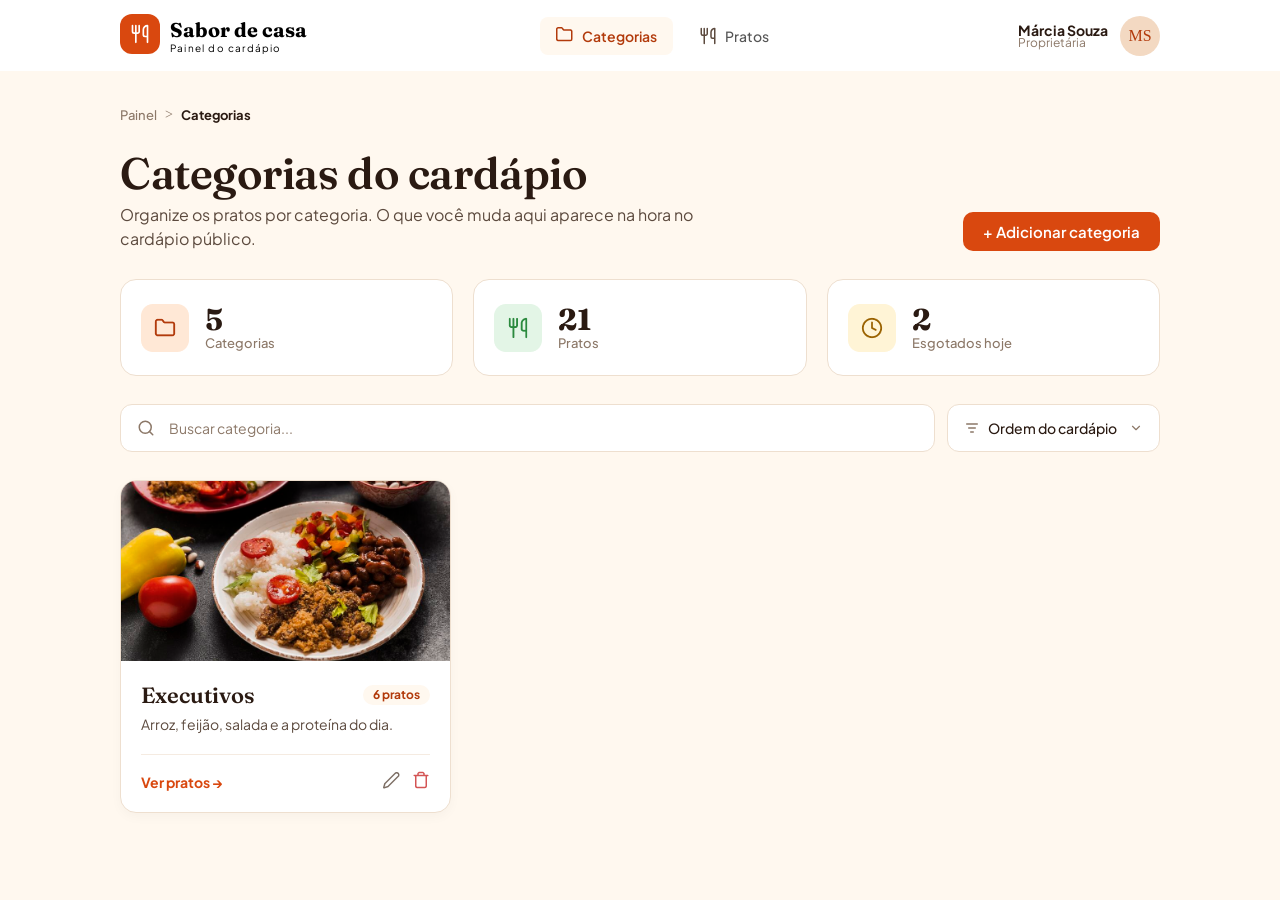
==== index.html @ 207e2b91 "criado a página categorias" ====
<!DOCTYPE html>
<html lang="pt-BR">

<head>
    <meta charset="UTF-8">
    <meta name="viewport" content="width=device-width, initial-scale=1.0">
    <title>Sabor de casa</title>
    <link rel="stylesheet" href="styles/reset.css">
    <link rel="stylesheet" href="style.css">
    <link rel="preconnect" href="https://fonts.googleapis.com">
    <link rel="preconnect" href="https://fonts.gstatic.com" crossorigin>
    <link
        href="https://fonts.googleapis.com/css2?family=Fraunces:ital,opsz,wght@0,9..144,100..900;1,9..144,100..900&family=Plus+Jakarta+Sans:ital,wght@0,200..800;1,200..800&display=swap"
        rel="stylesheet">

</head>

<body>
    <header>
        <div class="header_container">
            <div class="header_cabecalho">
                <div class="header_cabecalho_logo">
                    <img class="header_cabecalho_logo_img" src="img/Frame.svg" alt="">
                </div>
                <div class="cabecalho_titulo">
                    <h1>Sabor de casa</h1>
                    <p>Painel do cardápio</p>
                </div>
            </div>

            <div class="header_navegacao">
                <nav>
                    <ul>
                        <!-- Item: Categorias-->
                        <li>
                            <a href="#" class="menu-item ativo">
                                <span class="icone"><img src="img/categorias_icon_color.png" alt=""></span>
                                <span class="texto">Categorias</span>
                            </a>
                        </li>

                        <!-- Item: Pratos-->
                        <li>
                            <a href="#" class="menu-item">
                                <span class="icone"><img src="img/utensils.svg" alt=""></span>
                                <span class="texto">Pratos</span>
                            </a>
                        </li>
                    </ul>
                </nav>
            </div>

            <div class="header_usuario">
                <div>
                    <p class="usuario_nome">Márcia Souza</p>
                    <p class="usuario_cargo">Proprietária</p>
                </div>
                <p class="usuario_foto">MS</p>
            </div>
        </div>
    </header>
    <main>
        <div class="breadcrumb">
            <p class="breadcrumb_item_inativo"><a href="#">Painel</a></p>
            <p class="breadcrumb_divisor">></p>
            <p class="breadcrumb_item_ativo">Categorias</p>
        </div>

        <div class="cabecalho">
            <div class="cabecalho_texto">
                <h1 class="cabecalho_titulo_pagina">Categorias do cardápio</h1>
                <p class="cabecalho_descricao_pagina">Organize os pratos por categoria. O que você muda aqui aparece na
                    hora no cardápio público.</p>
            </div>
            <a href="#" class="cabecalho_adicionar_categoria_botao">+ Adicionar categoria</a>
        </div>

        <div class="indicadores">
            <!-- indicador da quantidade de categorias e pratos cadastrados no sistema -->
            <div class="indicadores_item">
                <div class="indicadores_item_imagem_container">
                    <img class="indicadores_item_imagem" src="img/indicador_categoria.png" alt="">
                </div>
                <div class="indicadores_item_texto">
                    <p class="indicadores_item_numero">5</p>
                    <p class="indicadores_item_descricao">Categorias</p>
                </div>
            </div>
            <!-- indicador da quantidade de categorias e pratos cadastrados no sistema -->
            <div class="indicadores_item">
                <div class="indicadores_item_imagem_container">
                    <img class="indicadores_item_imagem" src="img/indicador_pratos.png" alt="">
                </div>
                <div class="indicadores_item_texto">
                    <p class="indicadores_item_numero">21</p>
                    <p class="indicadores_item_descricao">Pratos</p>
                </div>
            </div>
            <!--  indicador da quantidade de pratos esgotados no sistema -->
            <div class="indicadores_item">
                <div class="indicadores_item_imagem_container">
                    <img class="indicadores_item_imagem" src="img/indicador_esgotados.png" alt="">
                </div>
                <div class="indicadores_item_texto">
                    <p class="indicadores_item_numero">2</p>
                    <p class="indicadores_item_descricao">Esgotados hoje</p>
                </div>
            </div>
        </div>

        <div class="busca_container">
            <!-- 1. Campo de Busca (Separado) -->
            <div class="busca_box">
                <svg class="icone_lupa" viewBox="0 0 24 24" fill="none">
                    <circle cx="11" cy="11" r="8" stroke="#8C7868" stroke-width="2" />
                    <path d="M21 21L16.65 16.65" stroke="#8C7868" stroke-width="2" stroke-linecap="round" />
                </svg>
                <input type="text" placeholder="Buscar categoria..." class="input_busca">
            </div>

            <!-- 2. Botão de Filtro/Ordenação (Separado) -->
            <div class="filtro_box">
                <svg class="icone_filtro" viewBox="0 0 24 24" fill="none">
                    <path d="M4 6H20M7 12H17M10 18H14" stroke="#8C7868" stroke-width="2" stroke-linecap="round" />
                </svg>

                <select class="select_filtro">
                    <option value="" disabled selected>Ordem do cardápio</option>
                    <option value="recente">Mais recentes</option>
                    <option value="alfabetica">Alfabética</option>
                </select>

                <svg class="icone_chevron" viewBox="0 0 24 24" fill="none">
                    <path d="M6 9L12 15L18 9" stroke="#8C7868" stroke-width="2" stroke-linecap="round"
                        stroke-linejoin="round" />
                </svg>
            </div>
        </div>

        <!--  -->
        <section class="categorias_container">
            <!-- Card de Exemplo (Repetido dinamicamente para cada nova categoria) -->
            <div class="card-categoria">
                <div class="card-capa">
                    <img src="img/categoria_pratos_executivos.jpg" alt="Executivos">
                </div>
                <div class="card-conteudo">
                    <div class="card-header">
                        <h3>Executivos</h3>
                        <span class="badge-pratos">6 pratos</span>
                    </div>
                    <p class="card-descricao">Arroz, feijão, salada e a proteína do dia.</p>
                    <div class="card-footer">
                        <a href="#" class="btn-ver-pratos">Ver pratos &rarr;</a>
                        <div class="card-acoes">
                            <button class="btn-acao" title="Editar"><img src="img/icon_edit_pencil.png" alt="Editar"></button>
                            <button class="btn-acao" title="Excluir"><img src="img/icon_trash.png" alt="Excluir"></button>
                        </div>
                    </div>
                </div>
            </div>
            <!-- Novos cards adicionados pelo cadastro aparecerão aqui -->
             
            



        </section>
        <!--  -->

    </main>
    <!-- <footer>
        <div class="">
            <p>© 2024 Sabor de casa. Todos os direitos reservados.</p>
        </div>
    </footer> -->
</body>

</html>
---- style.css ----
@import url("styles/header.css");
@import url("styles/breadcumpb.css");
@import url("styles/cabecalho.css");
@import url("styles/indicadores.css");
@import url("styles/busca.css");
@import url("styles/grande_categorias.css");


:root {
  /* Cores Principais / Tema */
  --cor-tomate: #D9480F;
  --cor-tomate-escuro: #B23A0B;
  --cor-cafe: #2A1A12;
  --cor-creme: #FFF8EF;
  --cor-erva: #2B8A3E;

  /* Estados e Elementos */
  --cor-erro: #C92A2A;
  --cor-atencao: #F59F00;
  --cor-linha: #EEDFCF;   
  
  /* cor da fonte */
  --cor-fonte-breadcumpb-inativo: #8C7868;
  --cor-fonte-breadcumpb-ativo: #2A1A12;
  --cor-fonte-descricao: #5C4A3E;
  --cor-fonte-badge: #C85A32;

}



body{
    background-color: var(--cor-creme);
}

main{
     padding: 36px 120px 72px 120px;
}
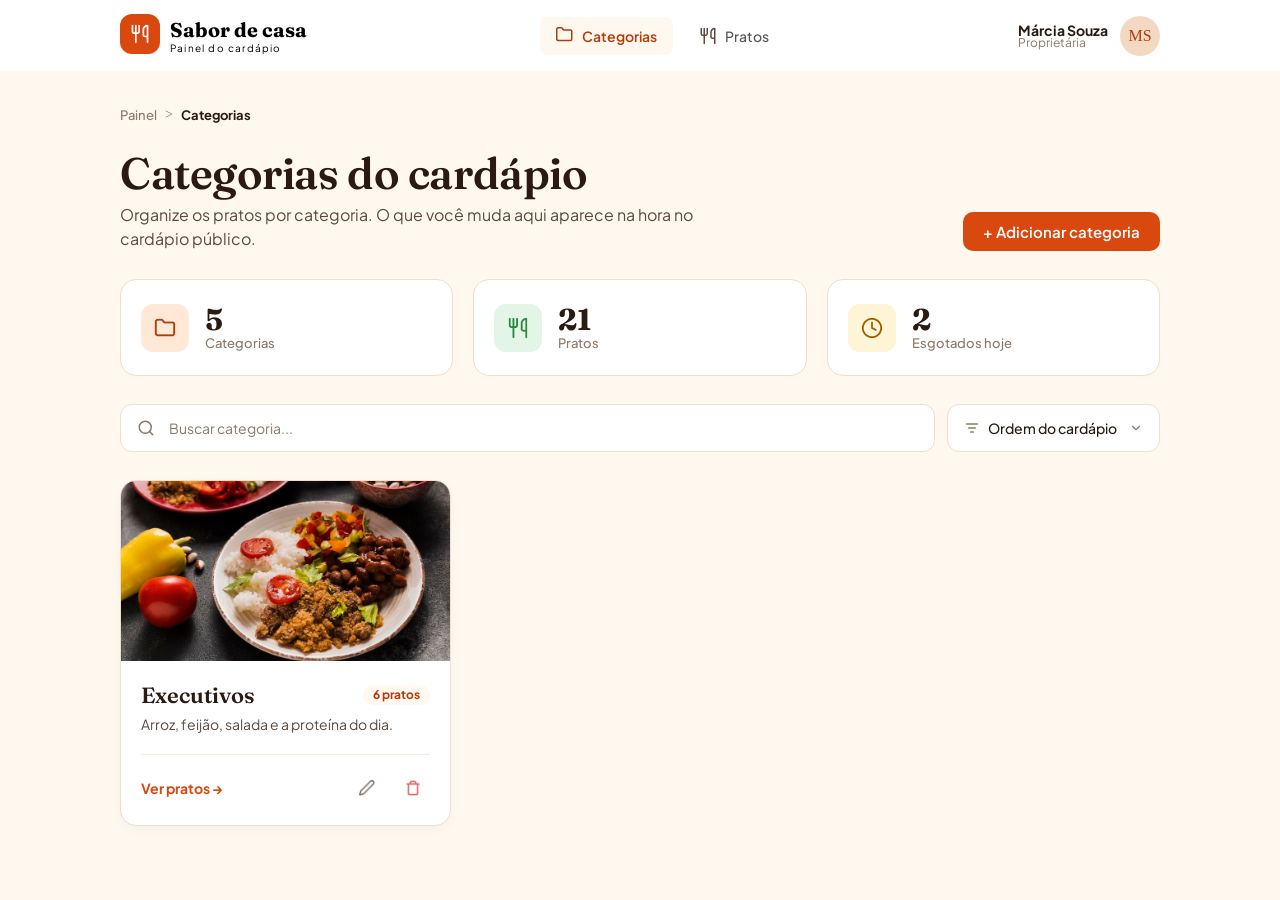
==== commit 1ee6b2e0: "feito a página de pratos da categoria" ====
--- a/index.html
+++ b/index.html
@@ -151,7 +151,7 @@
                     </div>
                     <p class="card-descricao">Arroz, feijão, salada e a proteína do dia.</p>
                     <div class="card-footer">
-                        <a href="#" class="btn-ver-pratos">Ver pratos &rarr;</a>
+                        <a href="pratos_categoria.html" class="btn-ver-pratos">Ver pratos &rarr;</a>
                         <div class="card-acoes">
                             <button class="btn-acao" title="Editar"><img src="img/icon_edit_pencil.png" alt="Editar"></button>
                             <button class="btn-acao" title="Excluir"><img src="img/icon_trash.png" alt="Excluir"></button>
--- a/style.css
+++ b/style.css
@@ -4,6 +4,12 @@
 @import url("styles/indicadores.css");
 @import url("styles/busca.css");
 @import url("styles/grande_categorias.css");
+
+@import url("styles/toast.css");
+@import url("styles/cabecalho_categoria.css");
+@import url("styles/cabecalho_filtros.css");
+@import url("styles/tabela_categoria_pratos.css");
+
 
 
 :root {
@@ -13,18 +19,23 @@
   --cor-cafe: #2A1A12;
   --cor-creme: #FFF8EF;
   --cor-erva: #2B8A3E;
+  /*  */
+  --cor-button-editar:#FBEFDF;
 
   /* Estados e Elementos */
-  --cor-erro: #C92A2A;
+  
   --cor-atencao: #F59F00;
-  --cor-linha: #EEDFCF;   
+  --cor-linha: #EEDFCF;  
+  --cor-sucesso:#E3F5E6; 
+  --cor-erro-fundo: #FFF0F0;
   
   /* cor da fonte */
   --cor-fonte-breadcumpb-inativo: #8C7868;
   --cor-fonte-breadcumpb-ativo: #2A1A12;
   --cor-fonte-descricao: #5C4A3E;
   --cor-fonte-badge: #C85A32;
-
+  --cor-fonte-verde-escuro: #2B8A3E;  
+  --cor-fonte-erro: #C92A2A;
 }
 
 
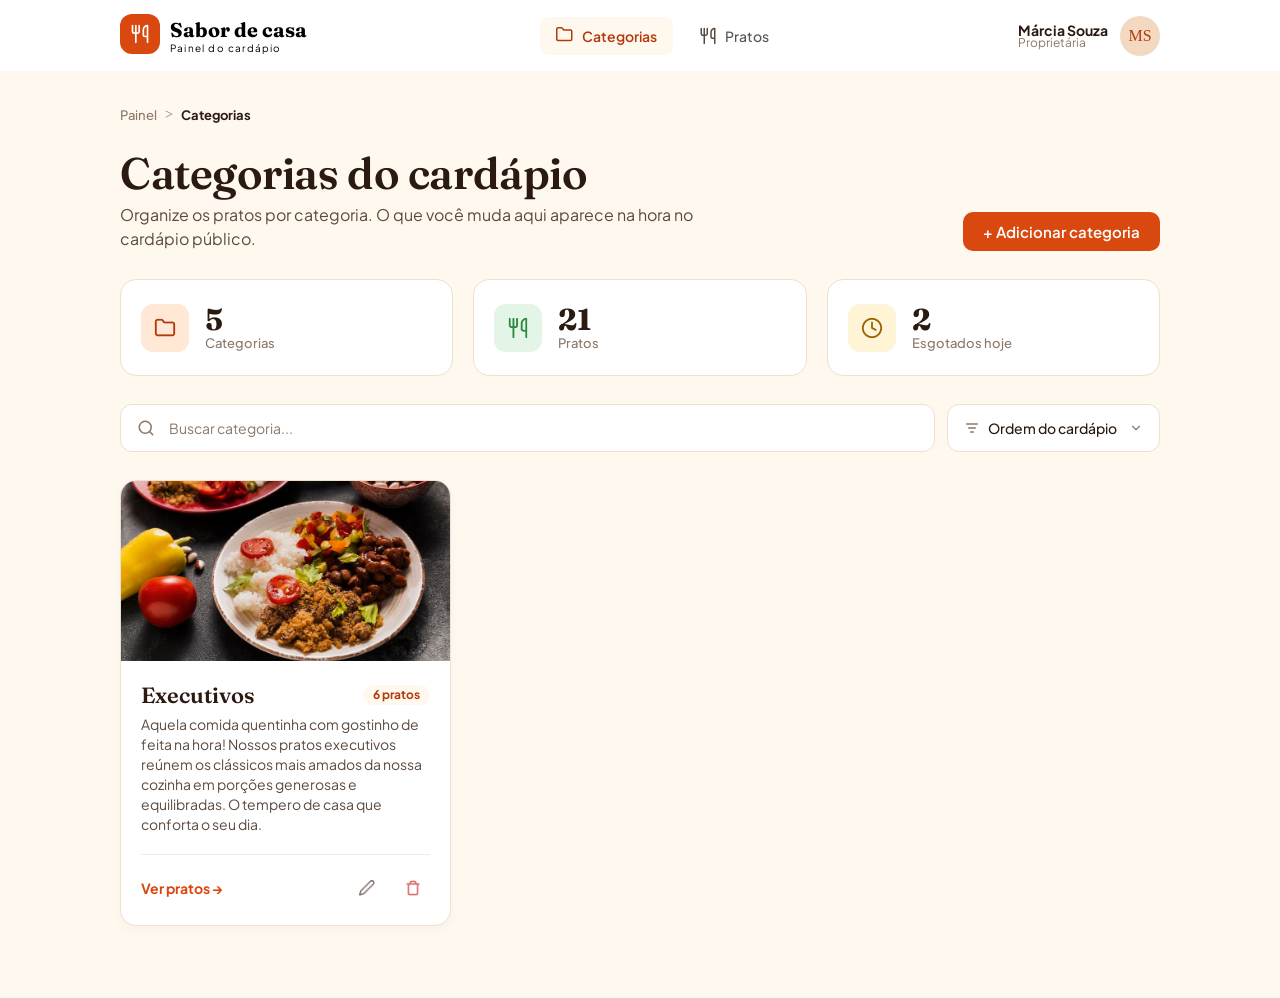
==== commit 0f0c77d2: "criado editar categoria" ====
--- a/index.html
+++ b/index.html
@@ -72,7 +72,7 @@
                 <p class="cabecalho_descricao_pagina">Organize os pratos por categoria. O que você muda aqui aparece na
                     hora no cardápio público.</p>
             </div>
-            <a href="#" class="cabecalho_adicionar_categoria_botao">+ Adicionar categoria</a>
+            <a href="nova_categoria.html" class="cabecalho_adicionar_categoria_botao">+ Adicionar categoria</a>
         </div>
 
         <div class="indicadores">
@@ -149,11 +149,14 @@
                         <h3>Executivos</h3>
                         <span class="badge-pratos">6 pratos</span>
                     </div>
-                    <p class="card-descricao">Arroz, feijão, salada e a proteína do dia.</p>
+                    <p class="card-descricao">Aquela comida quentinha com gostinho de feita na hora! Nossos pratos executivos reúnem os clássicos mais amados da nossa cozinha em porções generosas e equilibradas. O tempero de casa que conforta o seu dia.</p>
                     <div class="card-footer">
                         <a href="pratos_categoria.html" class="btn-ver-pratos">Ver pratos &rarr;</a>
                         <div class="card-acoes">
-                            <button class="btn-acao" title="Editar"><img src="img/icon_edit_pencil.png" alt="Editar"></button>
+                            <!-- <button class="btn-acao" title="Editar"><img src="img/icon_edit_pencil.png" alt="Editar"></button> -->
+                             <a href="editar_categoria.html" class="btn-acao" title="Editar">
+                                <img src="img/icon_edit_pencil.png" alt="Editar">
+                            </a>
                             <button class="btn-acao" title="Excluir"><img src="img/icon_trash.png" alt="Excluir"></button>
                         </div>
                     </div>
--- a/style.css
+++ b/style.css
@@ -1,3 +1,4 @@
+/* personalizacao do index */
 @import url("styles/header.css");
 @import url("styles/breadcumpb.css");
 @import url("styles/cabecalho.css");
@@ -5,12 +6,17 @@
 @import url("styles/busca.css");
 @import url("styles/grande_categorias.css");
 
+/* personalizacao da página pratos_categoria */
 @import url("styles/toast.css");
 @import url("styles/cabecalho_categoria.css");
 @import url("styles/cabecalho_filtros.css");
 @import url("styles/tabela_categoria_pratos.css");
 
+/* personalizacao da página de nova_categoria */
+@import url("styles/nova_categoria.css");
 
+/* personalizacao das páginas de editar_prato e novo_prato */
+@import url("styles/editar_prato.css");
 
 :root {
   /* Cores Principais / Tema */
@@ -20,30 +26,29 @@
   --cor-creme: #FFF8EF;
   --cor-erva: #2B8A3E;
   /*  */
-  --cor-button-editar:#FBEFDF;
+  --cor-button-editar: #FBEFDF;
 
   /* Estados e Elementos */
-  
+
   --cor-atencao: #F59F00;
-  --cor-linha: #EEDFCF;  
-  --cor-sucesso:#E3F5E6; 
+  --cor-linha: #EEDFCF;
+  --cor-sucesso: #E3F5E6;
   --cor-erro-fundo: #FFF0F0;
-  
+
   /* cor da fonte */
   --cor-fonte-breadcumpb-inativo: #8C7868;
-  --cor-fonte-breadcumpb-ativo: #2A1A12;
   --cor-fonte-descricao: #5C4A3E;
   --cor-fonte-badge: #C85A32;
-  --cor-fonte-verde-escuro: #2B8A3E;  
+  --cor-fonte-verde-escuro: #2B8A3E;
   --cor-fonte-erro: #C92A2A;
 }
 
 
 
-body{
-    background-color: var(--cor-creme);
+body {
+  background-color: var(--cor-creme);
 }
 
-main{
-     padding: 36px 120px 72px 120px;
+main {
+  padding: 36px 120px 72px 120px;
 }
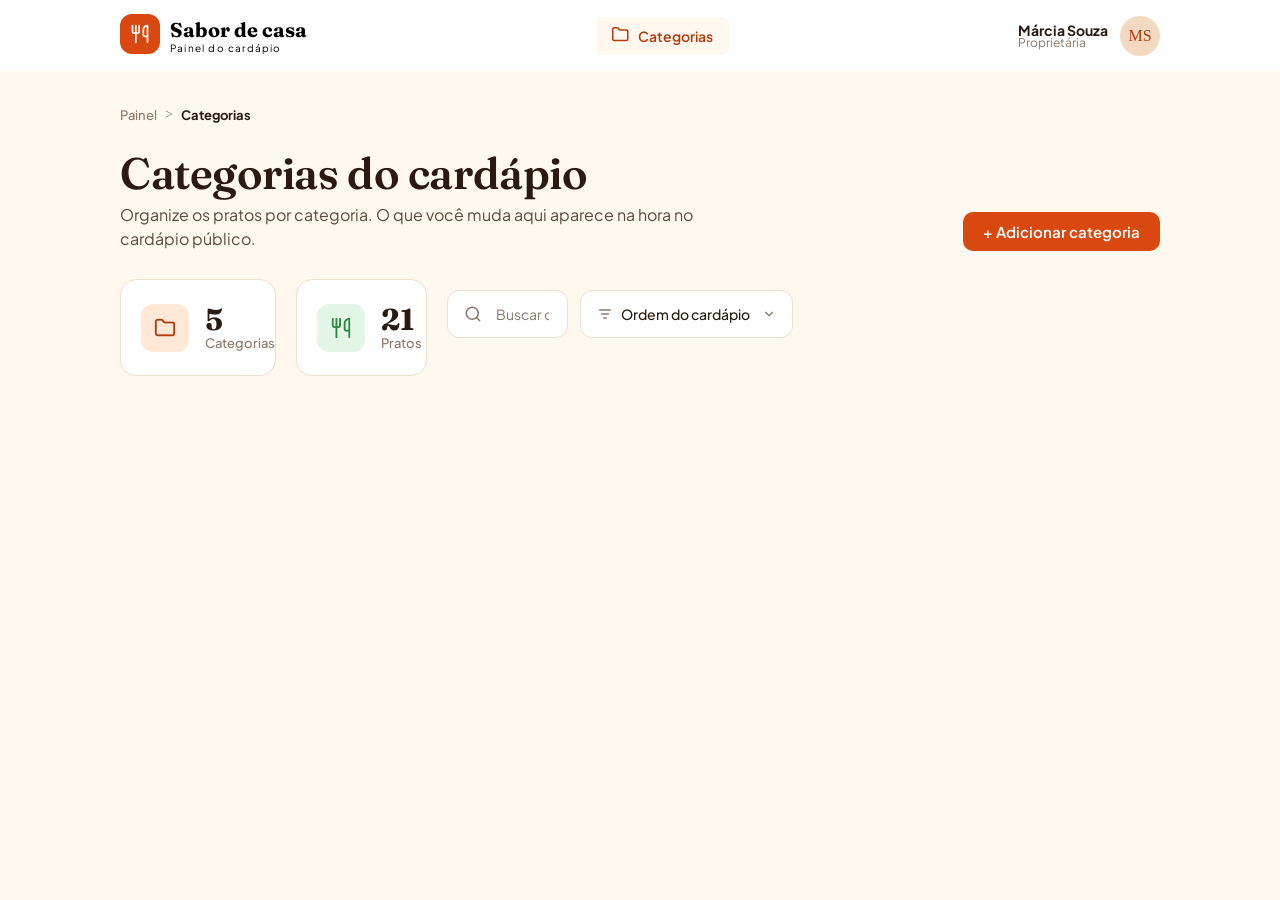
==== commit 4b976f02: "index.html Remoção de alguns itens que estavam sem utilização. Todos os itens foram deixados como c" ====
--- a/index.html
+++ b/index.html
@@ -40,12 +40,14 @@
                         </li>
 
                         <!-- Item: Pratos-->
+                        <!--REMOVIDO não tem link e nem utilização
                         <li>
                             <a href="#" class="menu-item">
                                 <span class="icone"><img src="img/utensils.svg" alt=""></span>
                                 <span class="texto">Pratos</span>
                             </a>
                         </li>
+                        FIM DO REMOVIDO-->
                     </ul>
                 </nav>
             </div>
@@ -97,6 +99,7 @@
                 </div>
             </div>
             <!--  indicador da quantidade de pratos esgotados no sistema -->
+            <!-- REMOVIDO indicador de esgotados sem campo de estoque na entidade Prato
             <div class="indicadores_item">
                 <div class="indicadores_item_imagem_container">
                     <img class="indicadores_item_imagem" src="img/indicador_esgotados.png" alt="">
@@ -107,7 +110,8 @@
                 </div>
             </div>
         </div>
-
+        FIM DO REMOVIDO-->
+            
         <div class="busca_container">
             <!-- 1. Campo de Busca (Separado) -->
             <div class="busca_box">
@@ -126,7 +130,9 @@
 
                 <select class="select_filtro">
                     <option value="" disabled selected>Ordem do cardápio</option>
+                    <!-- REMOVIDO elemento sem utilidade, ordenação por data sem campo de criação
                     <option value="recente">Mais recentes</option>
+                    -->
                     <option value="alfabetica">Alfabética</option>
                 </select>
 
@@ -140,6 +146,8 @@
         <!--  -->
         <section class="categorias_container">
             <!-- Card de Exemplo (Repetido dinamicamente para cada nova categoria) -->
+
+            <!-- REMOVIDO cartão fixo de Executivos substituído por dados
             <div class="card-categoria">
                 <div class="card-capa">
                     <img src="img/categoria_pratos_executivos.jpg" alt="Executivos">
@@ -153,7 +161,7 @@
                     <div class="card-footer">
                         <a href="pratos_categoria.html" class="btn-ver-pratos">Ver pratos &rarr;</a>
                         <div class="card-acoes">
-                            <!-- <button class="btn-acao" title="Editar"><img src="img/icon_edit_pencil.png" alt="Editar"></button> -->
+                           <button class="btn-acao" title="Editar"><img src="img/icon_edit_pencil.png" alt="Editar"></button>
                              <a href="editar_categoria.html" class="btn-acao" title="Editar">
                                 <img src="img/icon_edit_pencil.png" alt="Editar">
                             </a>
@@ -162,6 +170,8 @@
                     </div>
                 </div>
             </div>
+        -->
+            
             <!-- Novos cards adicionados pelo cadastro aparecerão aqui -->
              
             
@@ -177,6 +187,9 @@
             <p>© 2024 Sabor de casa. Todos os direitos reservados.</p>
         </div>
     </footer> -->
+
+        <!-- ADICIONADO categorias, busca e ações à API. -->
+    <script src="scripts/app.js" defer></script>
 </body>
 
-</html>+</html>
